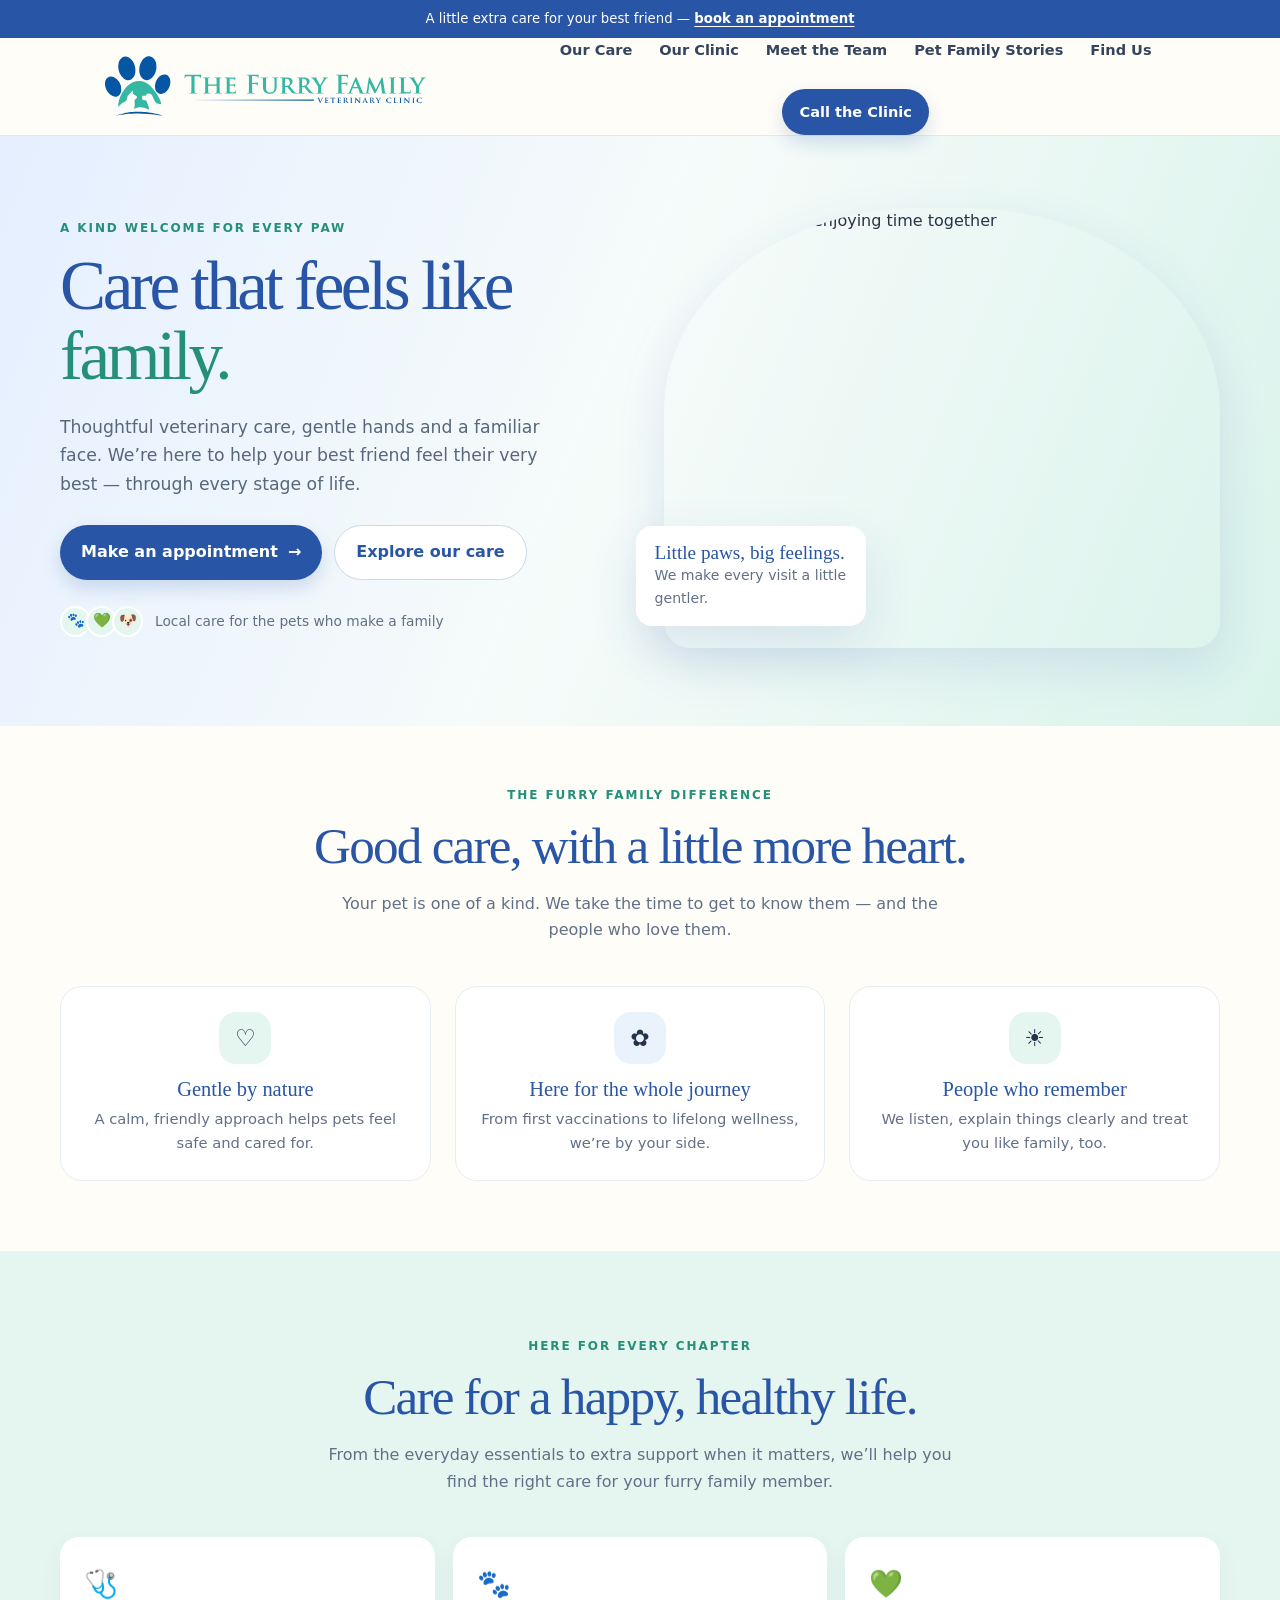
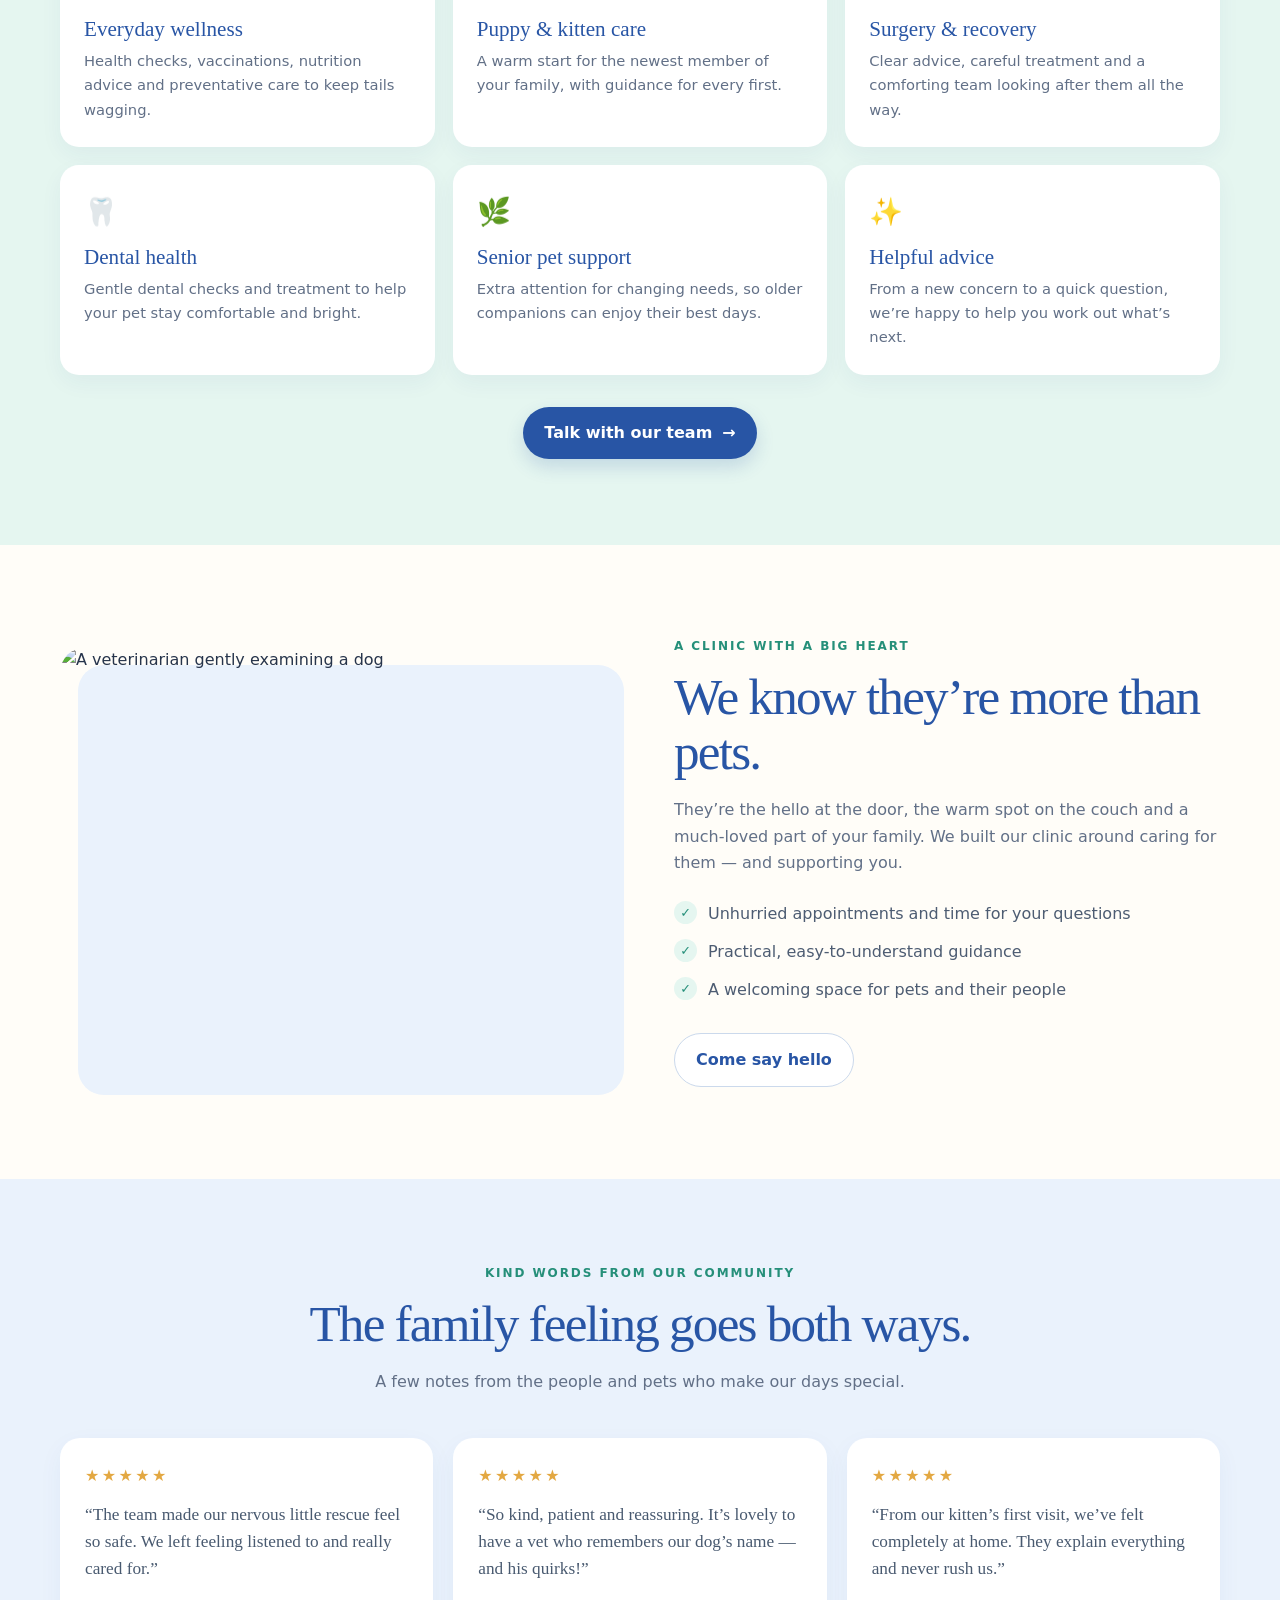
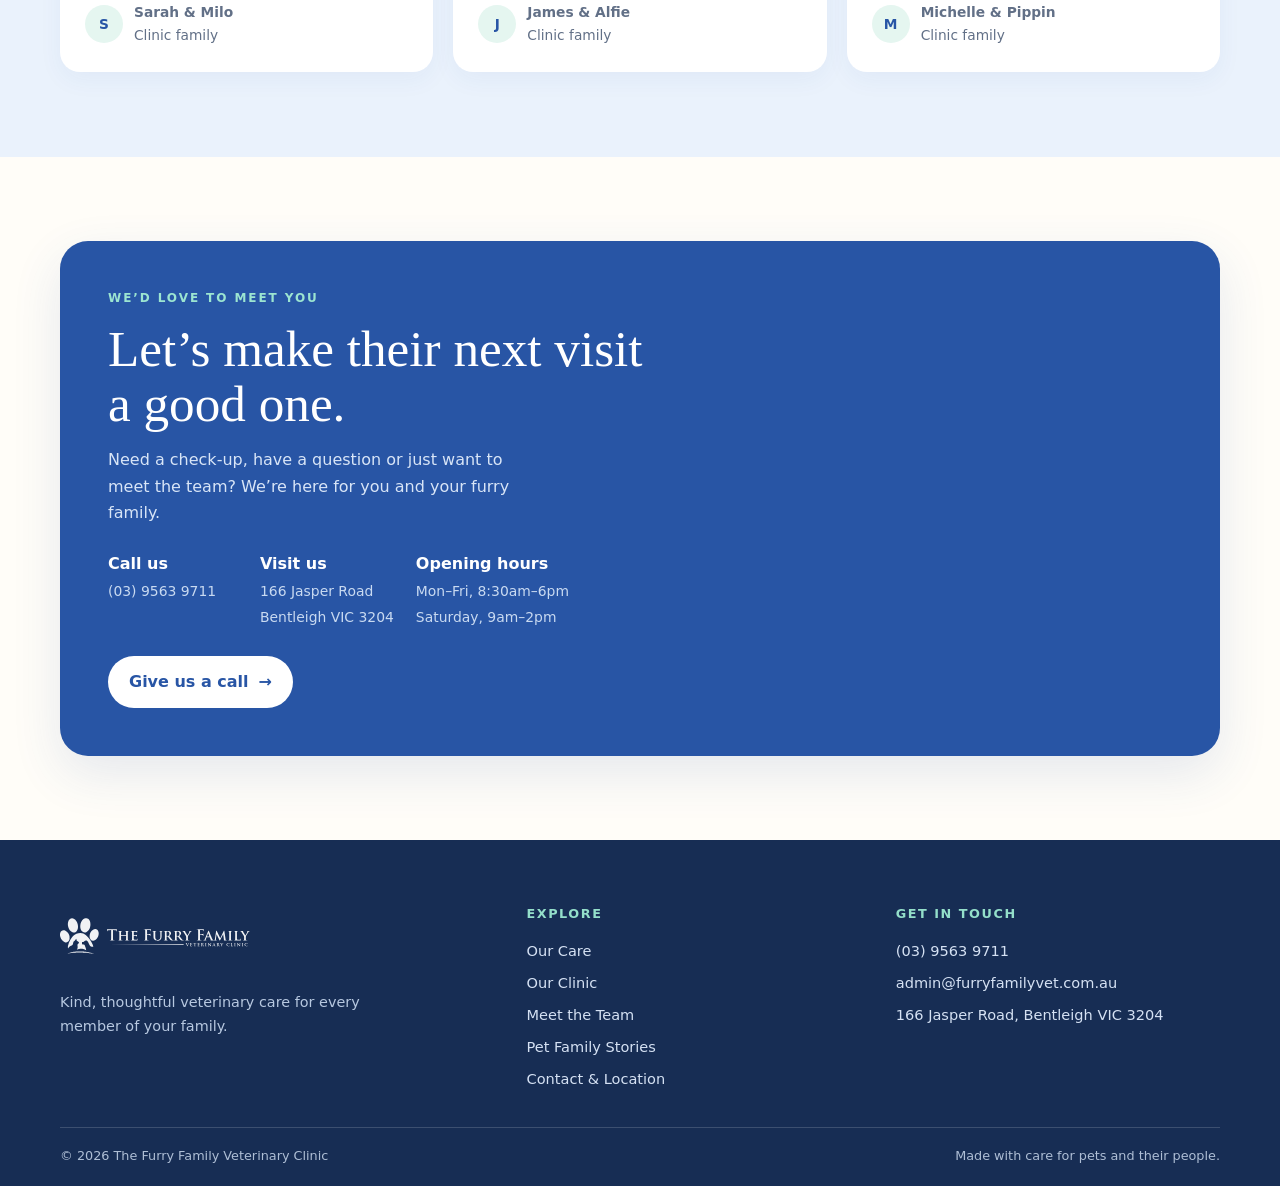
==== index.html @ a06e56f0 "initial commit" ====
<!doctype html>
<html lang="en-AU">
<head>
<meta charset="utf-8">
<meta name="viewport" content="width=device-width, initial-scale=1">
<meta name="theme-color" content="#2855a5">
<meta name="description" content="The Furry Family Veterinary Clinic — kind, thoughtful veterinary care for every member of your family.">
<title>The Furry Family Veterinary Clinic | Caring for your family</title>
<style>
:root{--blue:#2855a5;--blue-deep:#1f4489;--teal:#49c1a0;--teal-dark:#258f79;--mint:#e5f6f0;--powder:#eaf2fc;--cream:#fffdf8;--ink:#26344b;--muted:#627087;--line:#dce5ed;--white:#fff;--shadow:0 18px 50px rgba(40,85,165,.12);--radius:22px;--serif:Georgia,'Times New Roman',serif;--sans:system-ui,-apple-system,BlinkMacSystemFont,'Segoe UI',sans-serif}
*{box-sizing:border-box}html{scroll-behavior:smooth}body{margin:0;background:var(--cream);color:var(--ink);font:16px/1.65 var(--sans)}img{max-width:100%;display:block}a{color:inherit;text-decoration:none}button{font:inherit}.container{width:min(1160px,calc(100% - 44px));margin-inline:auto}.eyebrow{margin:0 0 12px;color:var(--teal-dark);font-size:.75rem;font-weight:800;letter-spacing:.16em;text-transform:uppercase}.section-title{font:clamp(2.1rem,4vw,3.2rem)/1.08 var(--serif);letter-spacing:-.035em;color:var(--blue);margin:0 0 18px}.section-lead{max-width:650px;color:var(--muted);margin:0 auto 42px}.button{display:inline-flex;align-items:center;justify-content:center;gap:10px;border:0;border-radius:999px;padding:13px 21px;background:var(--blue);color:white;font-weight:750;box-shadow:0 8px 18px rgba(40,85,165,.18);transition:transform .2s,background .2s}.button:hover{background:var(--blue-deep);transform:translateY(-2px)}.button.secondary{color:var(--blue);background:white;box-shadow:none;border:1px solid #cbd9ec}.button.light{background:white;color:var(--blue);box-shadow:none}
.announcement{background:var(--blue);color:white;text-align:center;padding:8px 16px;font-size:.83rem}.announcement a{font-weight:750;text-decoration:underline;text-underline-offset:3px}.site-header{position:sticky;top:0;z-index:10;background:rgba(255,253,248,.94);backdrop-filter:blur(14px);border-bottom:1px solid rgba(220,229,237,.8)}.nav-wrap{min-height:86px;display:flex;flex-direction:row;align-items:center;justify-content:space-between;gap:20px;padding:0}.brand{display:flex;align-items:center;justify-content:center;gap:12px;min-width:220px}.brand img{width:432px;height:60px;object-fit:contain}.brand-name{display:none}.nav-links{display:flex;align-items:center;justify-content:center;flex-wrap:wrap;gap:27px;font-size:.91rem;font-weight:650;color:#35455e}.nav-links a:not(.button):hover{color:var(--teal-dark)}.nav-links .button{padding:11px 17px}.menu-toggle{display:none;border:1px solid var(--line);background:white;color:var(--blue);width:44px;height:44px;border-radius:50%;font-size:1.25rem;cursor:pointer}
.hero{position:relative;overflow:hidden;padding:72px 0 78px;background:linear-gradient(112deg,#e5efff 0%,#f6fbfa 48%,#d9f3eb 100%)}.hero-grid{position:relative;z-index:1;display:grid;grid-template-columns:1fr 1.02fr;align-items:center;gap:58px}.hero-copy{padding:8px 0}.hero h1{font:clamp(3rem,5.4vw,5rem)/1.01 var(--serif);letter-spacing:-.05em;color:var(--blue);margin:0 0 22px;max-width:610px}.hero h1 em{font-style:normal;color:var(--teal-dark)}.hero-copy>p:not(.eyebrow){font-size:1.08rem;color:#58677c;max-width:500px;margin:0 0 27px}.hero-actions{display:flex;flex-wrap:wrap;gap:12px}.trust-line{display:flex;align-items:center;gap:12px;color:var(--muted);font-size:.86rem;margin-top:26px}.trust-icons{display:flex}.trust-icons span{display:grid;place-items:center;width:31px;height:31px;margin-left:-5px;border:2px solid white;border-radius:50%;background:var(--mint);font-size:.9rem}.trust-icons span:first-child{margin-left:0}.hero-photo{position:relative;min-height:440px}.hero-photo>img{width:100%;height:440px;object-fit:cover;border-radius:46% 46% 26px 26px;box-shadow:var(--shadow)}.photo-note{position:absolute;left:-28px;bottom:22px;max-width:230px;padding:16px 19px;background:white;border-radius:16px;box-shadow:var(--shadow);font-size:.88rem}.photo-note strong{display:block;color:var(--blue);font:1.2rem var(--serif)}.photo-note span{color:var(--muted)}
.promise{padding:60px 0 70px;text-align:center}.promise-row{display:grid;grid-template-columns:repeat(3,1fr);gap:24px}.promise-card{padding:25px 22px;border-radius:var(--radius);background:white;border:1px solid #e6edf2}.promise-card .icon{width:52px;height:52px;margin:0 auto 14px;border-radius:17px;display:grid;place-items:center;background:var(--mint);font-size:1.45rem}.promise-card:nth-child(2) .icon{background:var(--powder)}.promise-card h3{color:var(--blue);margin:0 0 6px;font:1.28rem var(--serif)}.promise-card p{margin:0;color:var(--muted);font-size:.92rem}
.services{padding:86px 0;background:var(--mint);text-align:center}.service-grid{display:grid;grid-template-columns:repeat(3,1fr);gap:18px;text-align:left}.service-card{background:white;padding:25px 24px;border-radius:19px;box-shadow:0 8px 22px rgba(31,68,137,.05)}.service-card .service-icon{font-size:1.7rem}.service-card h3{margin:10px 0 7px;color:var(--blue);font:1.32rem var(--serif)}.service-card p{margin:0;color:var(--muted);font-size:.92rem}.services .button{margin-top:32px}
.about{padding:92px 0}.about-grid{display:grid;grid-template-columns:1fr 1fr;gap:68px;align-items:center}.about-photo{position:relative}.about-photo img{height:430px;width:100%;object-fit:cover;border-radius:26px}.about-photo:before{content:"";position:absolute;z-index:-1;inset:18px -18px -18px 18px;border-radius:26px;background:var(--powder)}.about-copy .section-lead{margin:0 0 22px}.check-list{list-style:none;padding:0;margin:24px 0 29px;display:grid;gap:12px}.check-list li{display:flex;gap:11px;align-items:flex-start;color:#4d5c72}.check-list li:before{content:"✓";flex:0 0 23px;height:23px;display:grid;place-items:center;background:var(--mint);color:var(--teal-dark);font-weight:900;border-radius:50%;font-size:.8rem}
.testimonials{padding:85px 0;background:var(--powder);text-align:center}.quote-grid{display:grid;grid-template-columns:repeat(3,1fr);gap:20px;text-align:left}.quote{margin:0;background:white;border-radius:20px;padding:25px;box-shadow:0 8px 24px rgba(40,85,165,.05)}.stars{letter-spacing:.15em;color:#e3a842;font-size:1rem}.quote blockquote{margin:13px 0 19px;color:#495a70;font:1.08rem/1.55 var(--serif)}.quote figcaption{display:flex;align-items:center;gap:11px;font-size:.86rem;color:var(--muted)}.avatar{display:grid;place-items:center;width:38px;height:38px;border-radius:50%;background:var(--mint);color:var(--blue);font-weight:800}
.visit{padding:84px 0}.visit-card{display:grid;grid-template-columns:1.1fr .9fr;overflow:hidden;background:var(--blue);color:white;border-radius:28px;box-shadow:var(--shadow)}.visit-copy{padding:48px}.visit-copy .eyebrow{color:#9ce5d1}.visit-copy h2{margin:0 0 14px;color:white;font:clamp(2.1rem,4vw,3.2rem)/1.08 var(--serif)}.visit-copy p{max-width:440px;color:#d8e5f7}.visit-details{display:flex;flex-wrap:wrap;gap:22px;margin:25px 0}.visit-details div{min-width:130px}.visit-details strong{display:block;color:white}.visit-details span{font-size:.87rem;color:#c9daf1}.visit-photo{min-height:360px}.visit-photo img{height:100%;width:100%;object-fit:cover}.visit-photo iframe{display:block;width:100%;height:100%;min-height:360px;border:0}.footer{padding:55px 0 20px;background:#172d54;color:#d5e1f3}.footer-grid{display:grid;grid-template-columns:1.3fr 1fr 1fr;gap:45px;padding-bottom:36px}.footer img{width:190px;height:82px;object-fit:contain;filter:brightness(0) invert(1);opacity:.94;margin-bottom:10px}.footer p{max-width:300px;color:#b7c8e0;font-size:.9rem}.footer h3{font-size:.8rem;color:#94dfca;text-transform:uppercase;letter-spacing:.12em;margin:8px 0 15px}.footer-links{display:grid;gap:8px;font-size:.91rem}.footer a:hover{color:white}.copyright{display:flex;justify-content:space-between;gap:18px;border-top:1px solid rgba(255,255,255,.16);padding-top:17px;color:#aebed5;font-size:.8rem}
@media(max-width:900px){.nav-wrap{gap:12px}.brand{min-width:0}.brand img{width:300px;height:70px}.nav-links{gap:17px}.hero-grid{gap:32px}.hero-photo,.hero-photo>img{min-height:390px;height:390px}.about-grid{gap:40px}.visit-copy{padding:38px}.footer-grid{gap:26px}}
@media(max-width:720px){.container{width:min(100% - 32px,560px)}.announcement{font-size:.76rem}.nav-wrap{min-height:73px;flex-direction:row;justify-content:space-between;gap:24px;padding:0}.brand{justify-content:flex-start}.brand img{width:180px;height:72px}.menu-toggle{display:grid;place-items:center}.nav-links{display:none;position:absolute;top:calc(100% - 1px);left:0;right:0;padding:15px 22px 22px;background:var(--cream);border-bottom:1px solid var(--line);box-shadow:0 18px 25px rgba(31,68,137,.08);align-items:stretch;gap:0}.nav-links.open{display:flex;flex-direction:column}.nav-links a:not(.button){padding:12px 4px;border-bottom:1px solid #edf0f1}.nav-links .button{margin-top:14px}.hero{padding:50px 0 60px}.hero-grid{grid-template-columns:1fr;gap:30px}.hero h1{font-size:clamp(2.8rem,12vw,4rem)}.hero-photo{min-height:310px}.hero-photo>img{height:330px;min-height:0}.photo-note{left:10px;bottom:12px}.promise{padding:48px 0}.promise-row{grid-template-columns:1fr;gap:13px}.promise-card{display:grid;grid-template-columns:52px 1fr;text-align:left;column-gap:15px;align-items:center;padding:17px}.promise-card .icon{grid-row:span 2;margin:0}.promise-card h3{align-self:end}.promise-card p{align-self:start}.services,.testimonials{padding:64px 0}.service-grid,.quote-grid{grid-template-columns:1fr}.service-card{padding:21px}.about{padding:66px 0}.about-grid{grid-template-columns:1fr;gap:40px}.about-photo{order:2}.about-photo img{height:310px}.visit{padding:60px 0}.visit-card{grid-template-columns:1fr}.visit-copy{padding:32px 25px}.visit-photo{min-height:230px}.visit-photo img{height:260px}.visit-photo iframe{height:260px;min-height:260px}.footer-grid{grid-template-columns:1fr 1fr;gap:28px}.footer-grid>div:first-child{grid-column:1/-1}.copyright{flex-direction:column;gap:5px}}
@media(prefers-reduced-motion:reduce){html{scroll-behavior:auto}*,*:before,*:after{transition:none!important}}
</style>
</head>
<body>
<div class="announcement">A little extra care for your best friend — <a href="#visit">book an appointment</a></div>
<header class="site-header"><div class="container nav-wrap"><a class="brand" href="#top" aria-label="The Furry Family Veterinary Clinic home"><img src="ffvc-logo-long.svg" alt="The Furry Family Veterinary Clinic logo"></a><button class="menu-toggle" aria-label="Open navigation" aria-expanded="false" aria-controls="primary-nav">☰</button><nav class="nav-links" id="primary-nav" aria-label="Main navigation"><a href="care.html">Our Care</a><a href="#about">Our Clinic</a><a href="team.html">Meet the Team</a><a href="#stories">Pet Family Stories</a><a href="#visit">Find Us</a><a class="button" href="tel:+61395639711">Call the Clinic</a></nav></div></header>
<main id="top">
<section class="hero"><div class="container hero-grid"><div class="hero-copy"><p class="eyebrow">A kind welcome for every paw</p><h1>Care that feels like <em>family.</em></h1><p>Thoughtful veterinary care, gentle hands and a familiar face. We’re here to help your best friend feel their very best — through every stage of life.</p><div class="hero-actions"><a class="button" href="#visit">Make an appointment <span aria-hidden="true">→</span></a><a class="button secondary" href="#services">Explore our care</a></div><div class="trust-line"><div class="trust-icons" aria-hidden="true"><span>🐾</span><span>💚</span><span>🐶</span></div><span>Local care for the pets who make a family</span></div></div><div class="hero-photo"><img src="https://images.unsplash.com/photo-1548199973-03cce0bbc87b?auto=format&fit=crop&w=1100&q=85" alt="Two happy dogs enjoying time together"><div class="photo-note"><strong>Little paws, big feelings.</strong><span>We make every visit a little gentler.</span></div></div></div></section>
<section class="promise"><div class="container"><p class="eyebrow">The Furry Family difference</p><h2 class="section-title">Good care, with a little more heart.</h2><p class="section-lead">Your pet is one of a kind. We take the time to get to know them — and the people who love them.</p><div class="promise-row"><article class="promise-card"><span class="icon" aria-hidden="true">♡</span><h3>Gentle by nature</h3><p>A calm, friendly approach helps pets feel safe and cared for.</p></article><article class="promise-card"><span class="icon" aria-hidden="true">✿</span><h3>Here for the whole journey</h3><p>From first vaccinations to lifelong wellness, we’re by your side.</p></article><article class="promise-card"><span class="icon" aria-hidden="true">☀</span><h3>People who remember</h3><p>We listen, explain things clearly and treat you like family, too.</p></article></div></div></section>
<section class="services" id="services"><div class="container"><p class="eyebrow">Here for every chapter</p><h2 class="section-title">Care for a happy, healthy life.</h2><p class="section-lead">From the everyday essentials to extra support when it matters, we’ll help you find the right care for your furry family member.</p><div class="service-grid"><article class="service-card"><span class="service-icon" aria-hidden="true">🩺</span><h3>Everyday wellness</h3><p>Health checks, vaccinations, nutrition advice and preventative care to keep tails wagging.</p></article><article class="service-card"><span class="service-icon" aria-hidden="true">🐾</span><h3>Puppy &amp; kitten care</h3><p>A warm start for the newest member of your family, with guidance for every first.</p></article><article class="service-card"><span class="service-icon" aria-hidden="true">💚</span><h3>Surgery &amp; recovery</h3><p>Clear advice, careful treatment and a comforting team looking after them all the way.</p></article><article class="service-card"><span class="service-icon" aria-hidden="true">🦷</span><h3>Dental health</h3><p>Gentle dental checks and treatment to help your pet stay comfortable and bright.</p></article><article class="service-card"><span class="service-icon" aria-hidden="true">🌿</span><h3>Senior pet support</h3><p>Extra attention for changing needs, so older companions can enjoy their best days.</p></article><article class="service-card"><span class="service-icon" aria-hidden="true">✨</span><h3>Helpful advice</h3><p>From a new concern to a quick question, we’re happy to help you work out what’s next.</p></article></div><a class="button" href="#visit">Talk with our team <span aria-hidden="true">→</span></a></div></section>
<section class="about" id="about"><div class="container about-grid"><div class="about-photo"><img src="https://images.unsplash.com/photo-1628009368231-7bb7cfcb0def?auto=format&fit=crop&w=1000&q=85" alt="A veterinarian gently examining a dog"></div><div class="about-copy"><p class="eyebrow">A clinic with a big heart</p><h2 class="section-title">We know they’re more than pets.</h2><p class="section-lead">They’re the hello at the door, the warm spot on the couch and a much-loved part of your family. We built our clinic around caring for them — and supporting you.</p><ul class="check-list"><li>Unhurried appointments and time for your questions</li><li>Practical, easy-to-understand guidance</li><li>A welcoming space for pets and their people</li></ul><a class="button secondary" href="#visit">Come say hello</a></div></div></section>
<section class="testimonials" id="stories"><div class="container"><p class="eyebrow">Kind words from our community</p><h2 class="section-title">The family feeling goes both ways.</h2><p class="section-lead">A few notes from the people and pets who make our days special.</p><div class="quote-grid"><figure class="quote"><div class="stars" aria-label="5 out of 5 stars">★★★★★</div><blockquote>“The team made our nervous little rescue feel so safe. We left feeling listened to and really cared for.”</blockquote><figcaption><span class="avatar">S</span><span><strong>Sarah &amp; Milo</strong><br>Clinic family</span></figcaption></figure><figure class="quote"><div class="stars" aria-label="5 out of 5 stars">★★★★★</div><blockquote>“So kind, patient and reassuring. It’s lovely to have a vet who remembers our dog’s name — and his quirks!”</blockquote><figcaption><span class="avatar">J</span><span><strong>James &amp; Alfie</strong><br>Clinic family</span></figcaption></figure><figure class="quote"><div class="stars" aria-label="5 out of 5 stars">★★★★★</div><blockquote>“From our kitten’s first visit, we’ve felt completely at home. They explain everything and never rush us.”</blockquote><figcaption><span class="avatar">M</span><span><strong>Michelle &amp; Pippin</strong><br>Clinic family</span></figcaption></figure></div></div></section>
<section class="visit" id="visit"><div class="container"><div class="visit-card"><div class="visit-copy"><p class="eyebrow">We’d love to meet you</p><h2>Let’s make their next visit a good one.</h2><p>Need a check-up, have a question or just want to meet the team? We’re here for you and your furry family.</p><div class="visit-details"><div><strong>Call us</strong><span><a href="tel:+61395639711">(03) 9563 9711</a></span></div><div><strong>Visit us</strong><span>166 Jasper Road<br>Bentleigh VIC 3204</span></div><div><strong>Opening hours</strong><span>Mon–Fri, 8:30am–6pm<br>Saturday, 9am–2pm</span></div></div><a class="button light" href="tel:+61395639711">Give us a call <span aria-hidden="true">→</span></a></div><div class="visit-photo"><iframe title="Google Map showing The Furry Family Veterinary Clinic at 166 Jasper Road, Bentleigh VIC 3204" src="https://www.google.com/maps?q=166%20Jasper%20Road%2C%20Bentleigh%20VIC%203204&amp;output=embed" loading="lazy" referrerpolicy="no-referrer-when-downgrade" allowfullscreen></iframe></div></div></div></section>
</main>
<footer class="footer"><div class="container"><div class="footer-grid"><div><img src="ffvc-logo-long.svg" alt="The Furry Family Veterinary Clinic"><p>Kind, thoughtful veterinary care for every member of your family.</p></div><div><h3>Explore</h3><div class="footer-links"><a href="care.html">Our Care</a><a href="#about">Our Clinic</a><a href="team.html">Meet the Team</a><a href="#stories">Pet Family Stories</a><a href="#visit">Contact &amp; Location</a></div></div><div><h3>Get in Touch</h3><div class="footer-links"><a href="tel:+61395639711">(03) 9563 9711</a><a href="mailto:admin@furryfamilyvet.com.au">admin@furryfamilyvet.com.au</a><span>166 Jasper Road, Bentleigh VIC 3204</span></div></div></div><div class="copyright"><span>© <span id="year"></span> The Furry Family Veterinary Clinic</span><span>Made with care for pets and their people.</span></div></div></footer>
<script>
const menuButton=document.querySelector('.menu-toggle');const nav=document.querySelector('#primary-nav');menuButton.addEventListener('click',()=>{const open=menuButton.getAttribute('aria-expanded')==='true';menuButton.setAttribute('aria-expanded',String(!open));menuButton.setAttribute('aria-label',open?'Open navigation':'Close navigation');menuButton.textContent=open?'☰':'×';nav.classList.toggle('open',!open)});nav.querySelectorAll('a').forEach(link=>link.addEventListener('click',()=>{nav.classList.remove('open');menuButton.setAttribute('aria-expanded','false');menuButton.setAttribute('aria-label','Open navigation');menuButton.textContent='☰'}));document.querySelector('#year').textContent=new Date().getFullYear();
</script>
</body>
</html>
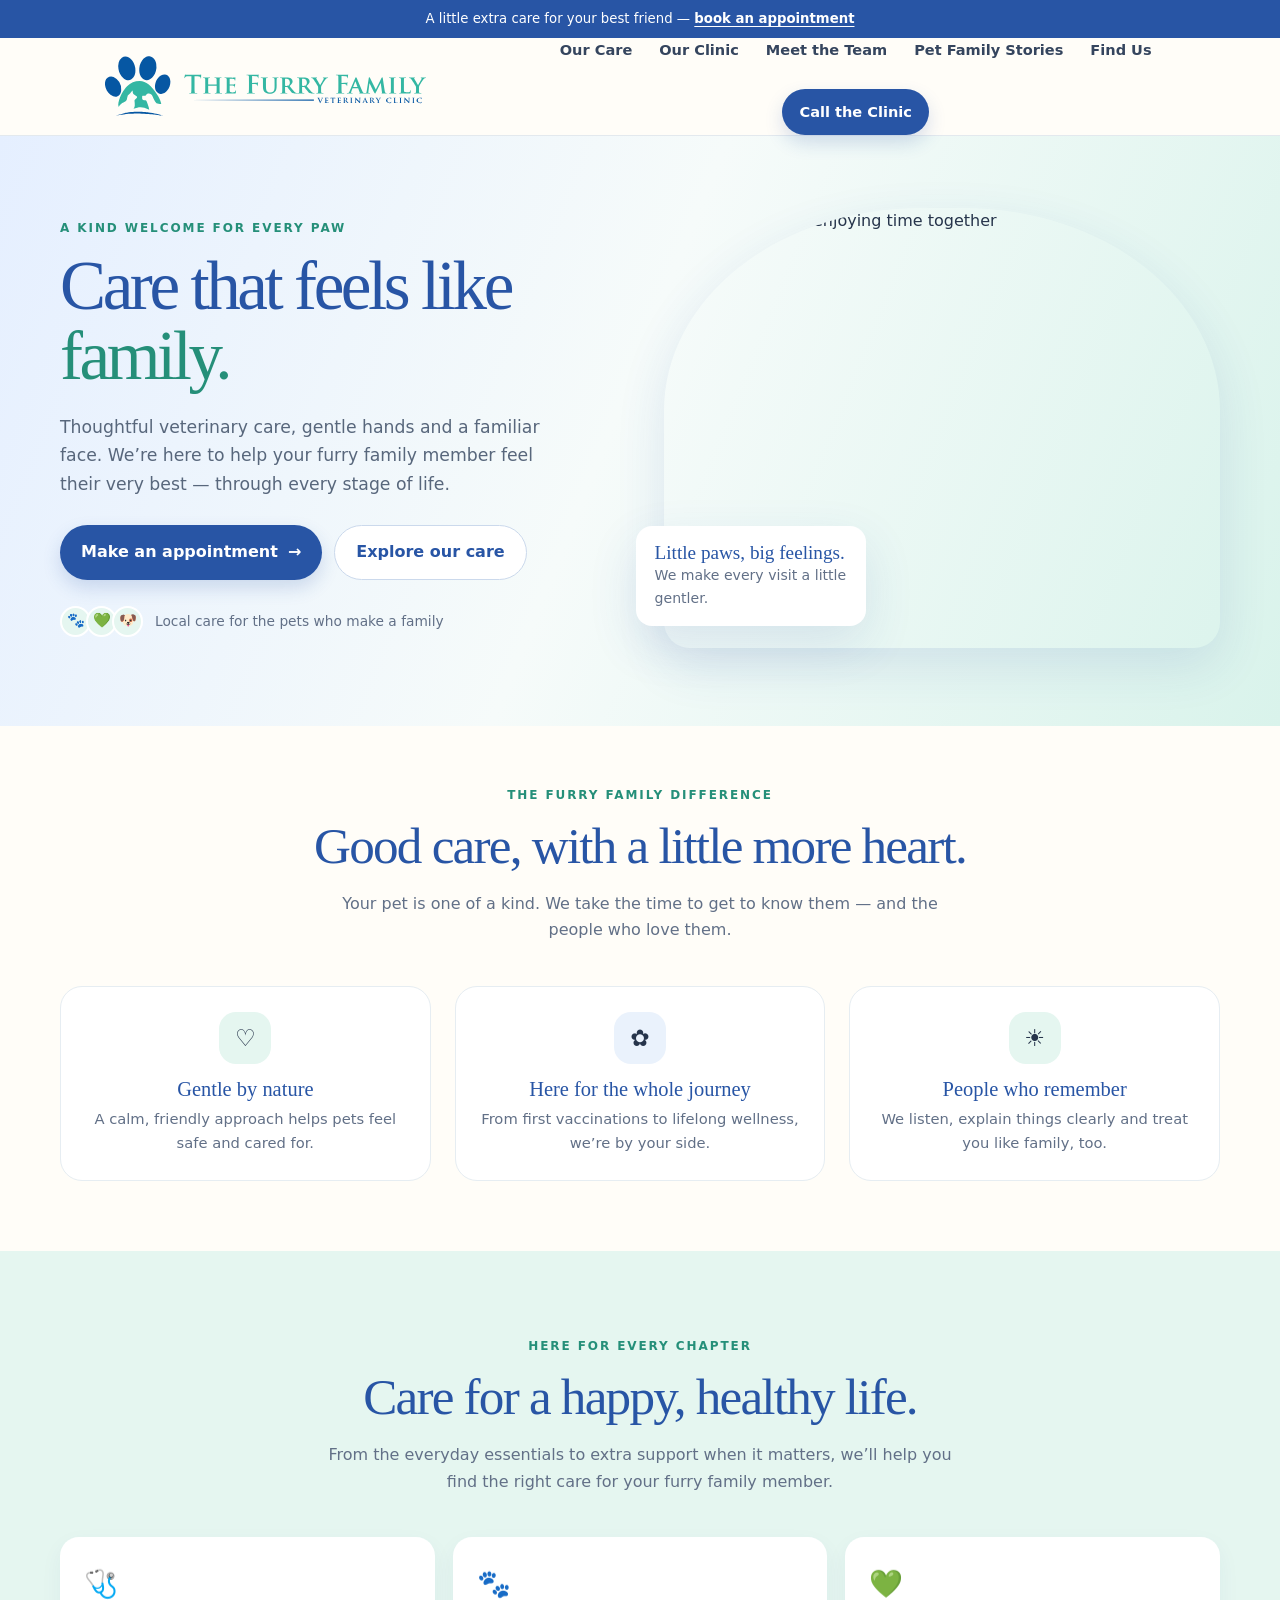
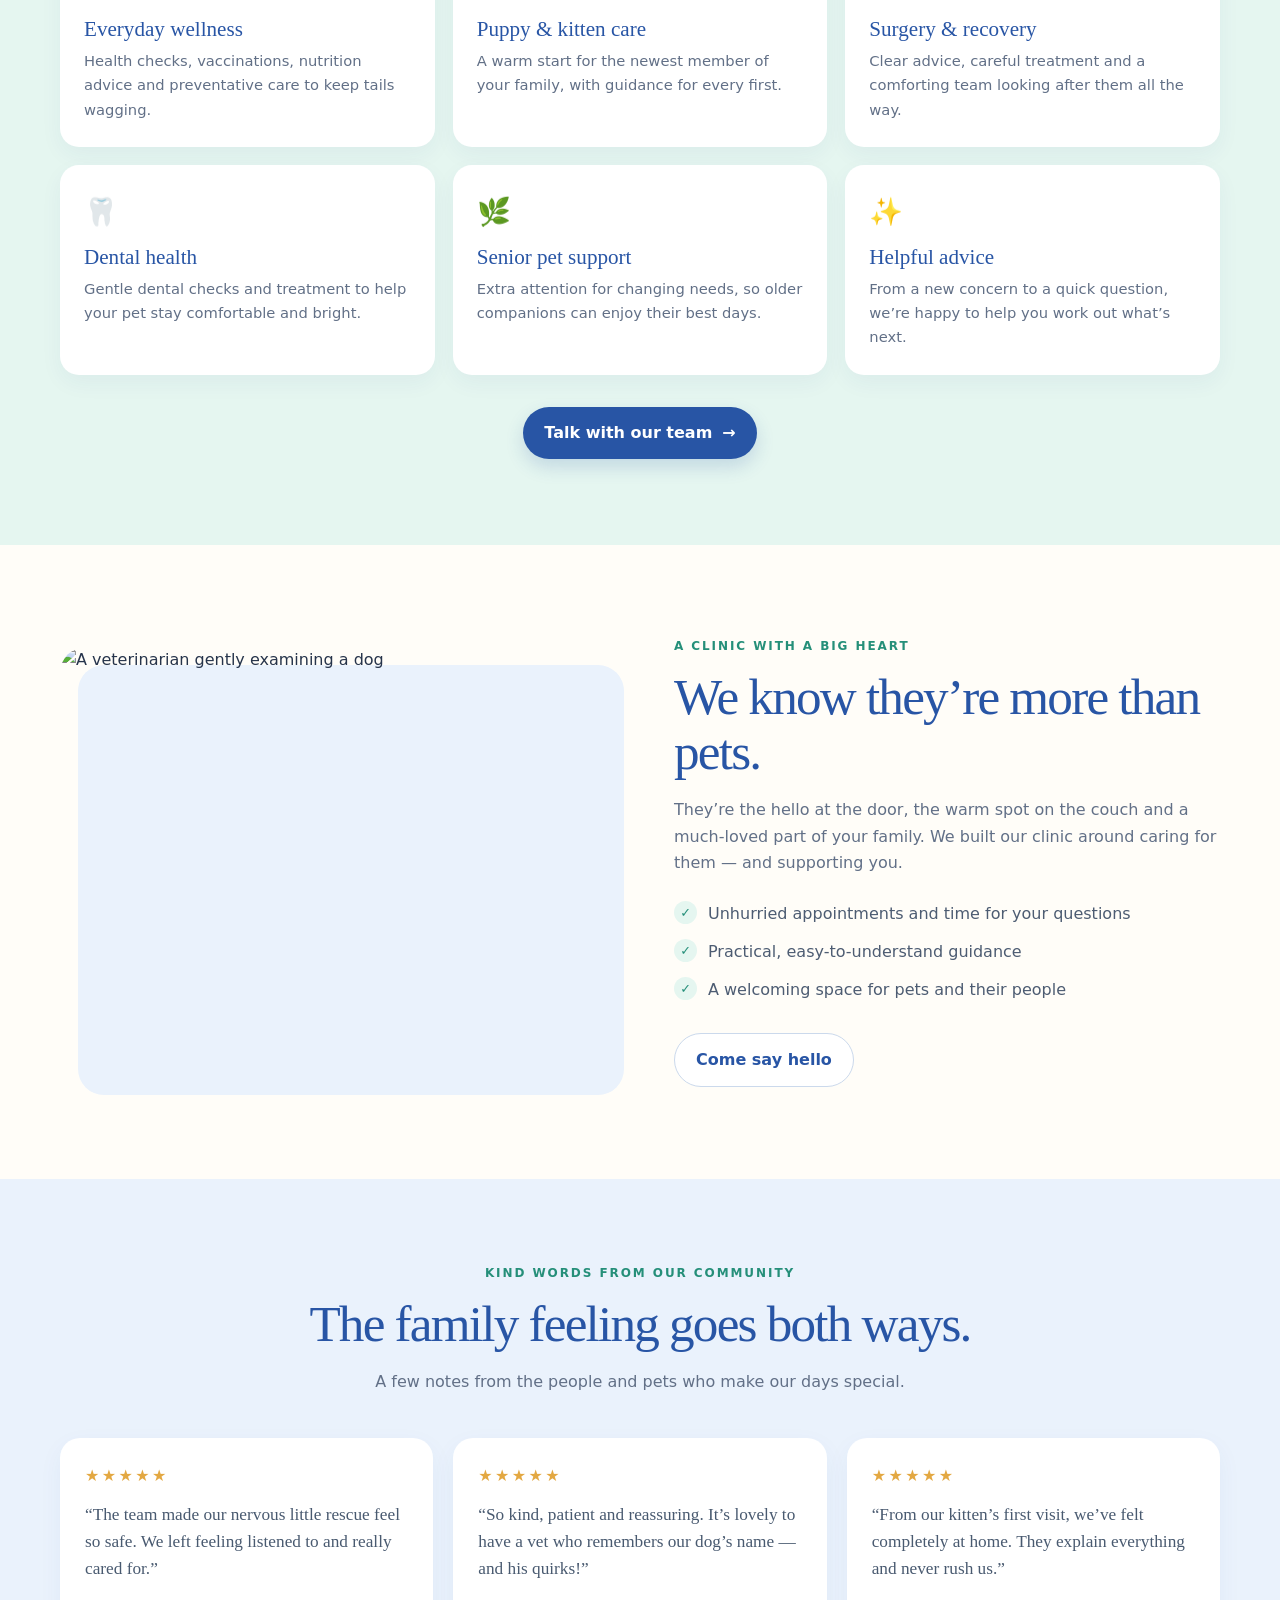
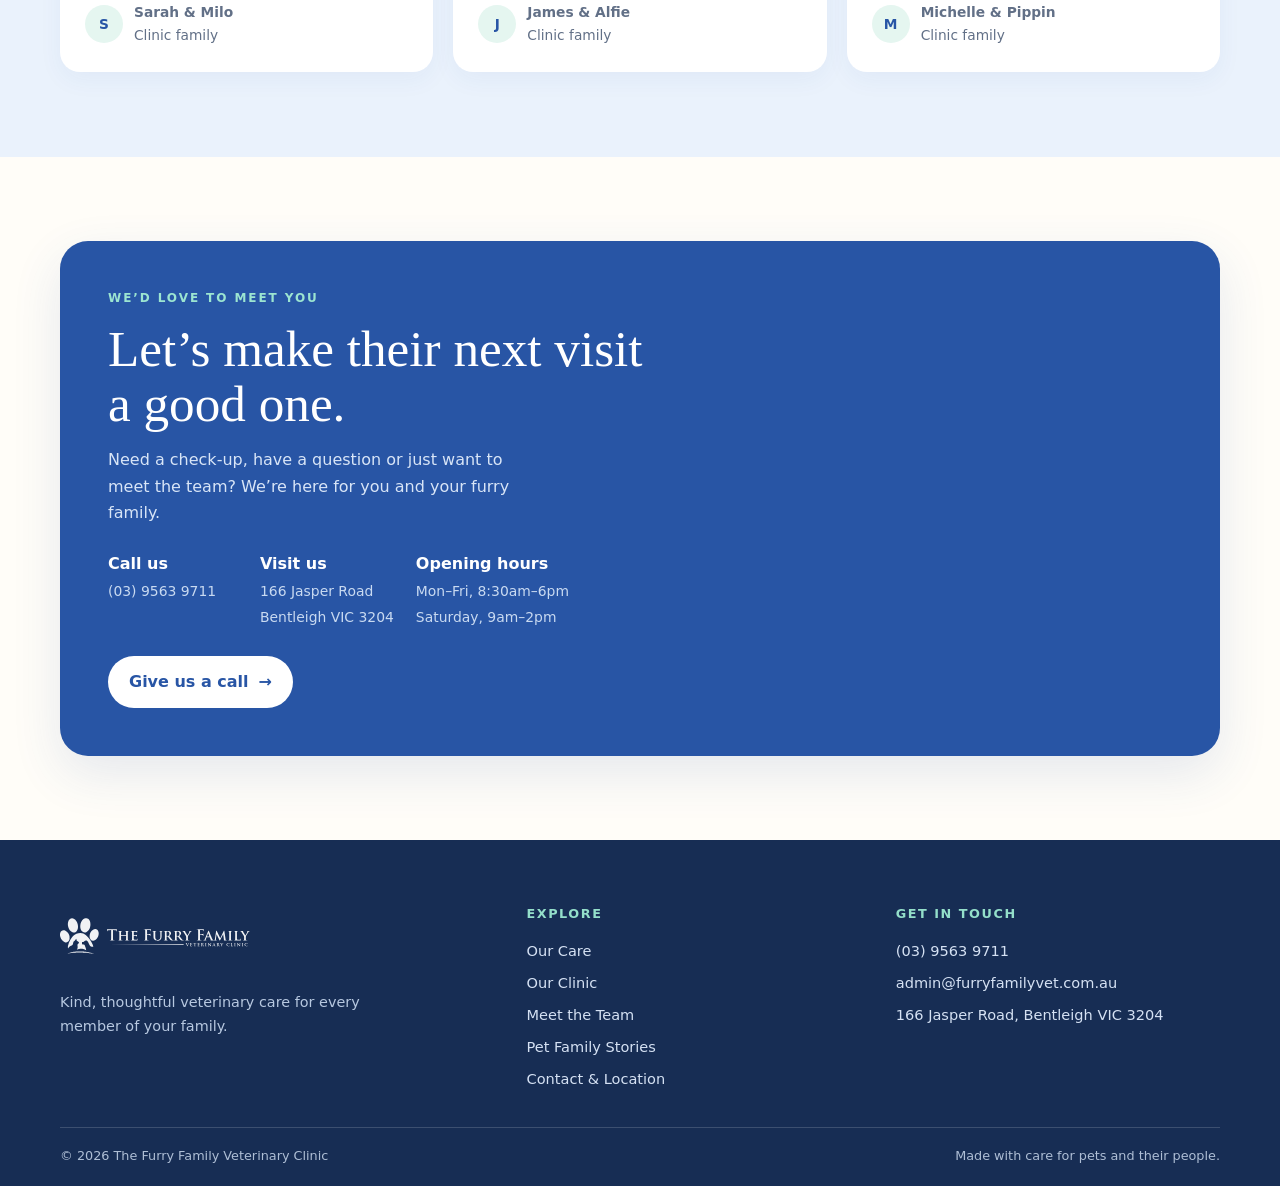
==== commit a4df385f: "Use family wording in homepage hero" ====
--- a/index.html
+++ b/index.html
@@ -25,7 +25,7 @@
 <div class="announcement">A little extra care for your best friend — <a href="#visit">book an appointment</a></div>
 <header class="site-header"><div class="container nav-wrap"><a class="brand" href="#top" aria-label="The Furry Family Veterinary Clinic home"><img src="ffvc-logo-long.svg" alt="The Furry Family Veterinary Clinic logo"></a><button class="menu-toggle" aria-label="Open navigation" aria-expanded="false" aria-controls="primary-nav">☰</button><nav class="nav-links" id="primary-nav" aria-label="Main navigation"><a href="care.html">Our Care</a><a href="#about">Our Clinic</a><a href="team.html">Meet the Team</a><a href="#stories">Pet Family Stories</a><a href="#visit">Find Us</a><a class="button" href="tel:+61395639711">Call the Clinic</a></nav></div></header>
 <main id="top">
-<section class="hero"><div class="container hero-grid"><div class="hero-copy"><p class="eyebrow">A kind welcome for every paw</p><h1>Care that feels like <em>family.</em></h1><p>Thoughtful veterinary care, gentle hands and a familiar face. We’re here to help your best friend feel their very best — through every stage of life.</p><div class="hero-actions"><a class="button" href="#visit">Make an appointment <span aria-hidden="true">→</span></a><a class="button secondary" href="#services">Explore our care</a></div><div class="trust-line"><div class="trust-icons" aria-hidden="true"><span>🐾</span><span>💚</span><span>🐶</span></div><span>Local care for the pets who make a family</span></div></div><div class="hero-photo"><img src="https://images.unsplash.com/photo-1548199973-03cce0bbc87b?auto=format&fit=crop&w=1100&q=85" alt="Two happy dogs enjoying time together"><div class="photo-note"><strong>Little paws, big feelings.</strong><span>We make every visit a little gentler.</span></div></div></div></section>
+<section class="hero"><div class="container hero-grid"><div class="hero-copy"><p class="eyebrow">A kind welcome for every paw</p><h1>Care that feels like <em>family.</em></h1><p>Thoughtful veterinary care, gentle hands and a familiar face. We’re here to help your furry family member feel their very best — through every stage of life.</p><div class="hero-actions"><a class="button" href="#visit">Make an appointment <span aria-hidden="true">→</span></a><a class="button secondary" href="#services">Explore our care</a></div><div class="trust-line"><div class="trust-icons" aria-hidden="true"><span>🐾</span><span>💚</span><span>🐶</span></div><span>Local care for the pets who make a family</span></div></div><div class="hero-photo"><img src="https://images.unsplash.com/photo-1548199973-03cce0bbc87b?auto=format&fit=crop&w=1100&q=85" alt="Two happy dogs enjoying time together"><div class="photo-note"><strong>Little paws, big feelings.</strong><span>We make every visit a little gentler.</span></div></div></div></section>
 <section class="promise"><div class="container"><p class="eyebrow">The Furry Family difference</p><h2 class="section-title">Good care, with a little more heart.</h2><p class="section-lead">Your pet is one of a kind. We take the time to get to know them — and the people who love them.</p><div class="promise-row"><article class="promise-card"><span class="icon" aria-hidden="true">♡</span><h3>Gentle by nature</h3><p>A calm, friendly approach helps pets feel safe and cared for.</p></article><article class="promise-card"><span class="icon" aria-hidden="true">✿</span><h3>Here for the whole journey</h3><p>From first vaccinations to lifelong wellness, we’re by your side.</p></article><article class="promise-card"><span class="icon" aria-hidden="true">☀</span><h3>People who remember</h3><p>We listen, explain things clearly and treat you like family, too.</p></article></div></div></section>
 <section class="services" id="services"><div class="container"><p class="eyebrow">Here for every chapter</p><h2 class="section-title">Care for a happy, healthy life.</h2><p class="section-lead">From the everyday essentials to extra support when it matters, we’ll help you find the right care for your furry family member.</p><div class="service-grid"><article class="service-card"><span class="service-icon" aria-hidden="true">🩺</span><h3>Everyday wellness</h3><p>Health checks, vaccinations, nutrition advice and preventative care to keep tails wagging.</p></article><article class="service-card"><span class="service-icon" aria-hidden="true">🐾</span><h3>Puppy &amp; kitten care</h3><p>A warm start for the newest member of your family, with guidance for every first.</p></article><article class="service-card"><span class="service-icon" aria-hidden="true">💚</span><h3>Surgery &amp; recovery</h3><p>Clear advice, careful treatment and a comforting team looking after them all the way.</p></article><article class="service-card"><span class="service-icon" aria-hidden="true">🦷</span><h3>Dental health</h3><p>Gentle dental checks and treatment to help your pet stay comfortable and bright.</p></article><article class="service-card"><span class="service-icon" aria-hidden="true">🌿</span><h3>Senior pet support</h3><p>Extra attention for changing needs, so older companions can enjoy their best days.</p></article><article class="service-card"><span class="service-icon" aria-hidden="true">✨</span><h3>Helpful advice</h3><p>From a new concern to a quick question, we’re happy to help you work out what’s next.</p></article></div><a class="button" href="#visit">Talk with our team <span aria-hidden="true">→</span></a></div></section>
 <section class="about" id="about"><div class="container about-grid"><div class="about-photo"><img src="https://images.unsplash.com/photo-1628009368231-7bb7cfcb0def?auto=format&fit=crop&w=1000&q=85" alt="A veterinarian gently examining a dog"></div><div class="about-copy"><p class="eyebrow">A clinic with a big heart</p><h2 class="section-title">We know they’re more than pets.</h2><p class="section-lead">They’re the hello at the door, the warm spot on the couch and a much-loved part of your family. We built our clinic around caring for them — and supporting you.</p><ul class="check-list"><li>Unhurried appointments and time for your questions</li><li>Practical, easy-to-understand guidance</li><li>A welcoming space for pets and their people</li></ul><a class="button secondary" href="#visit">Come say hello</a></div></div></section>
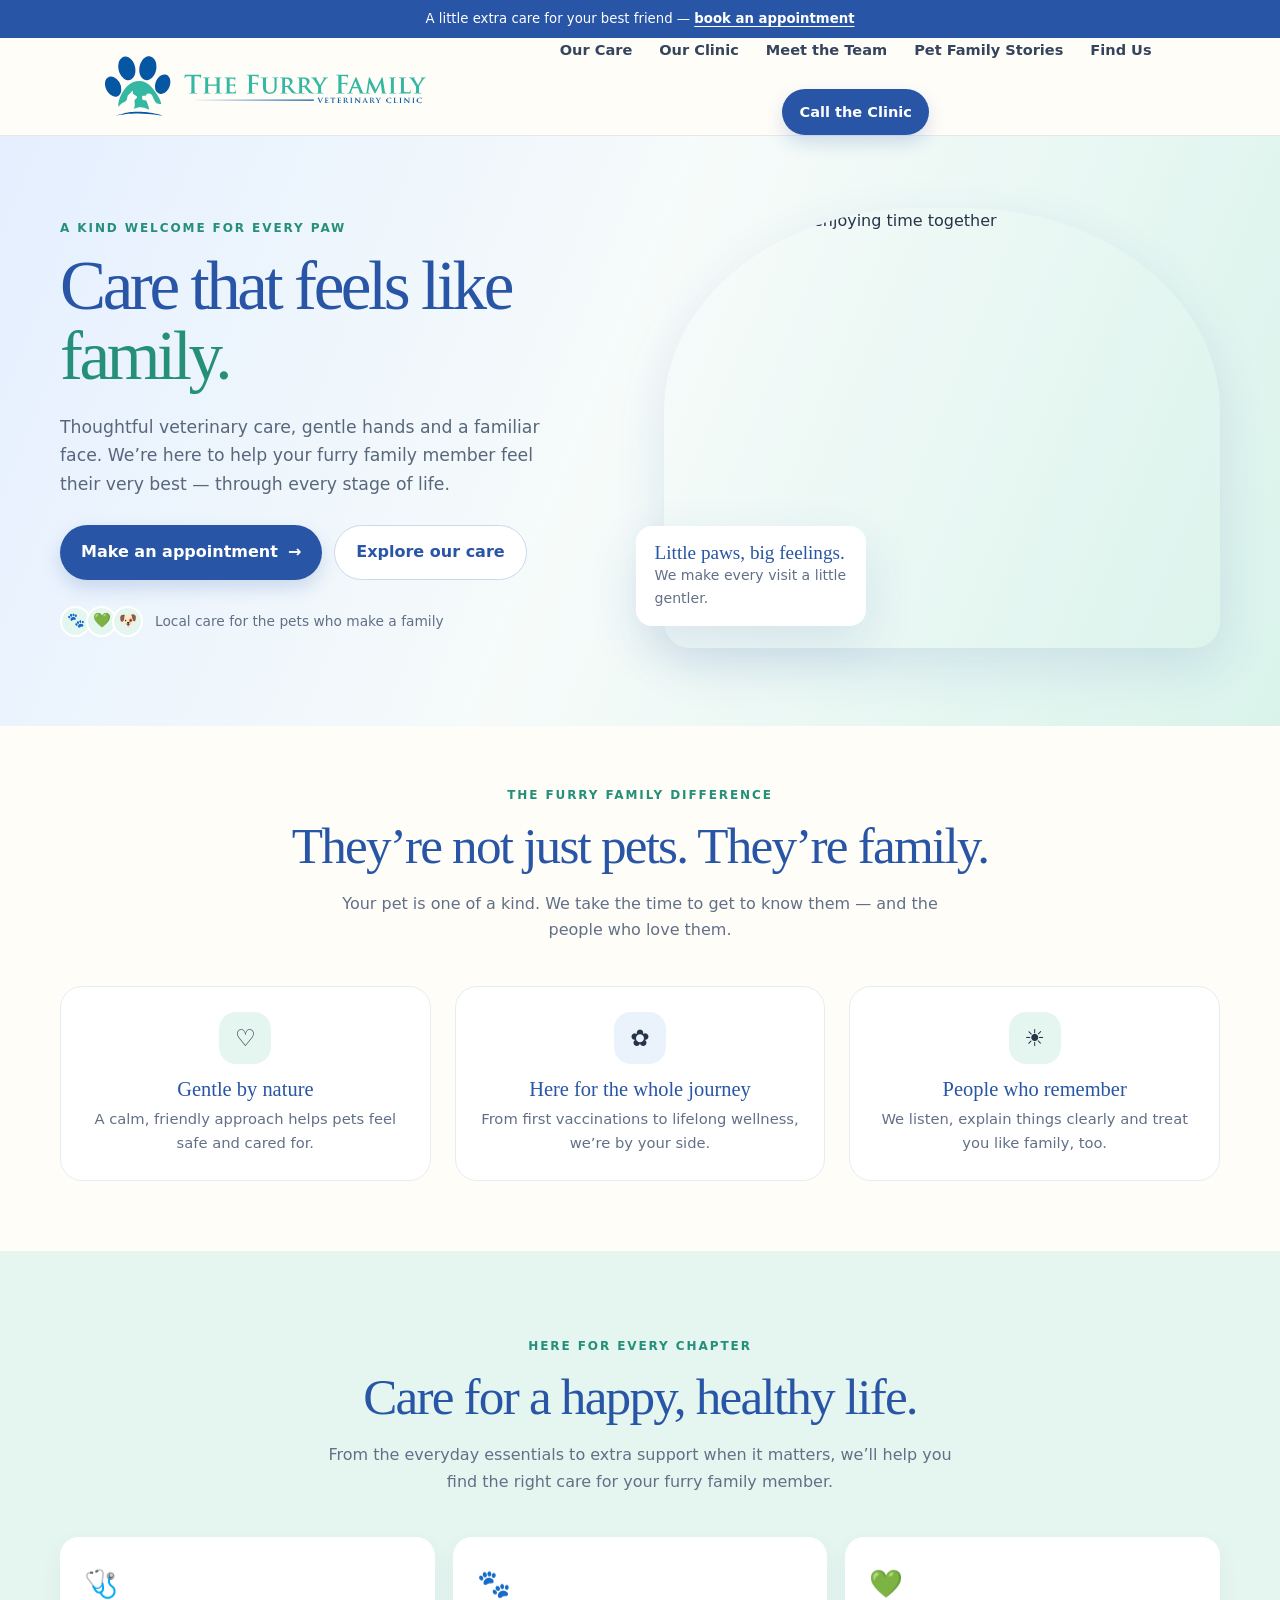
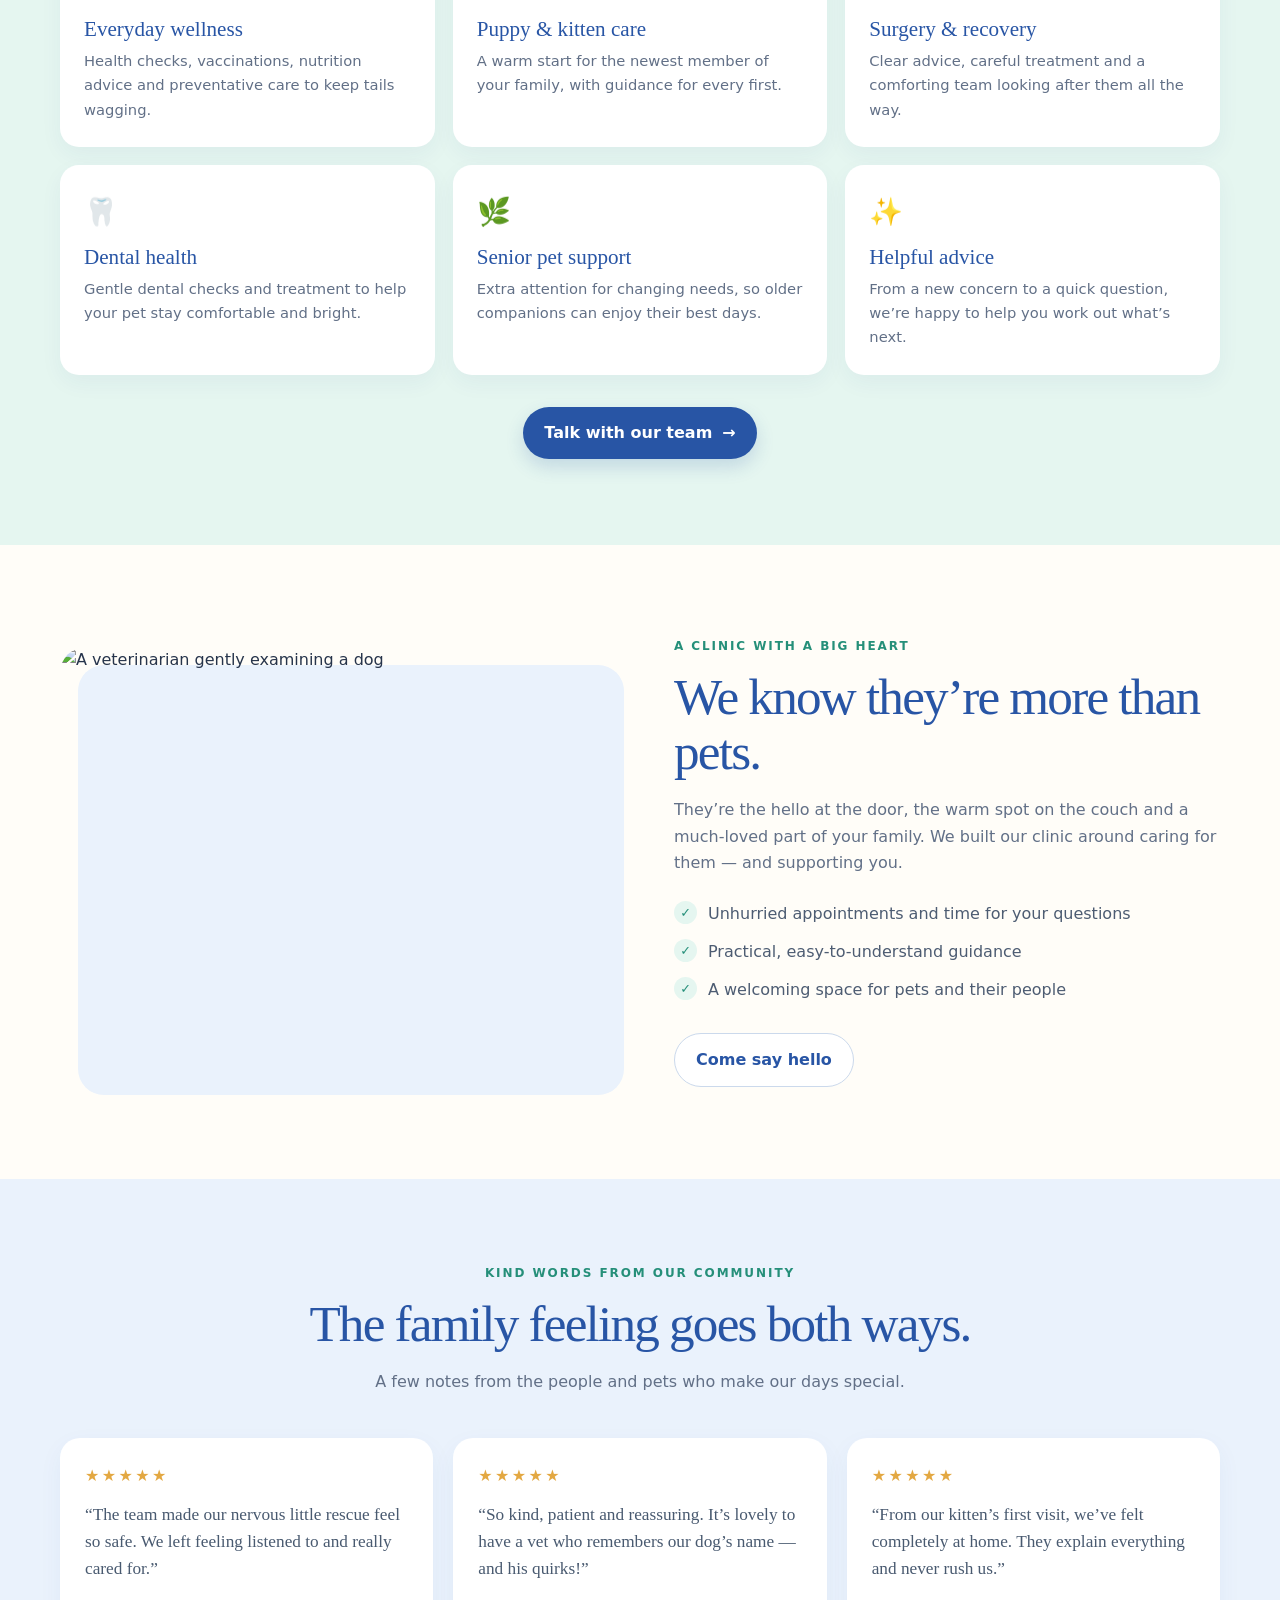
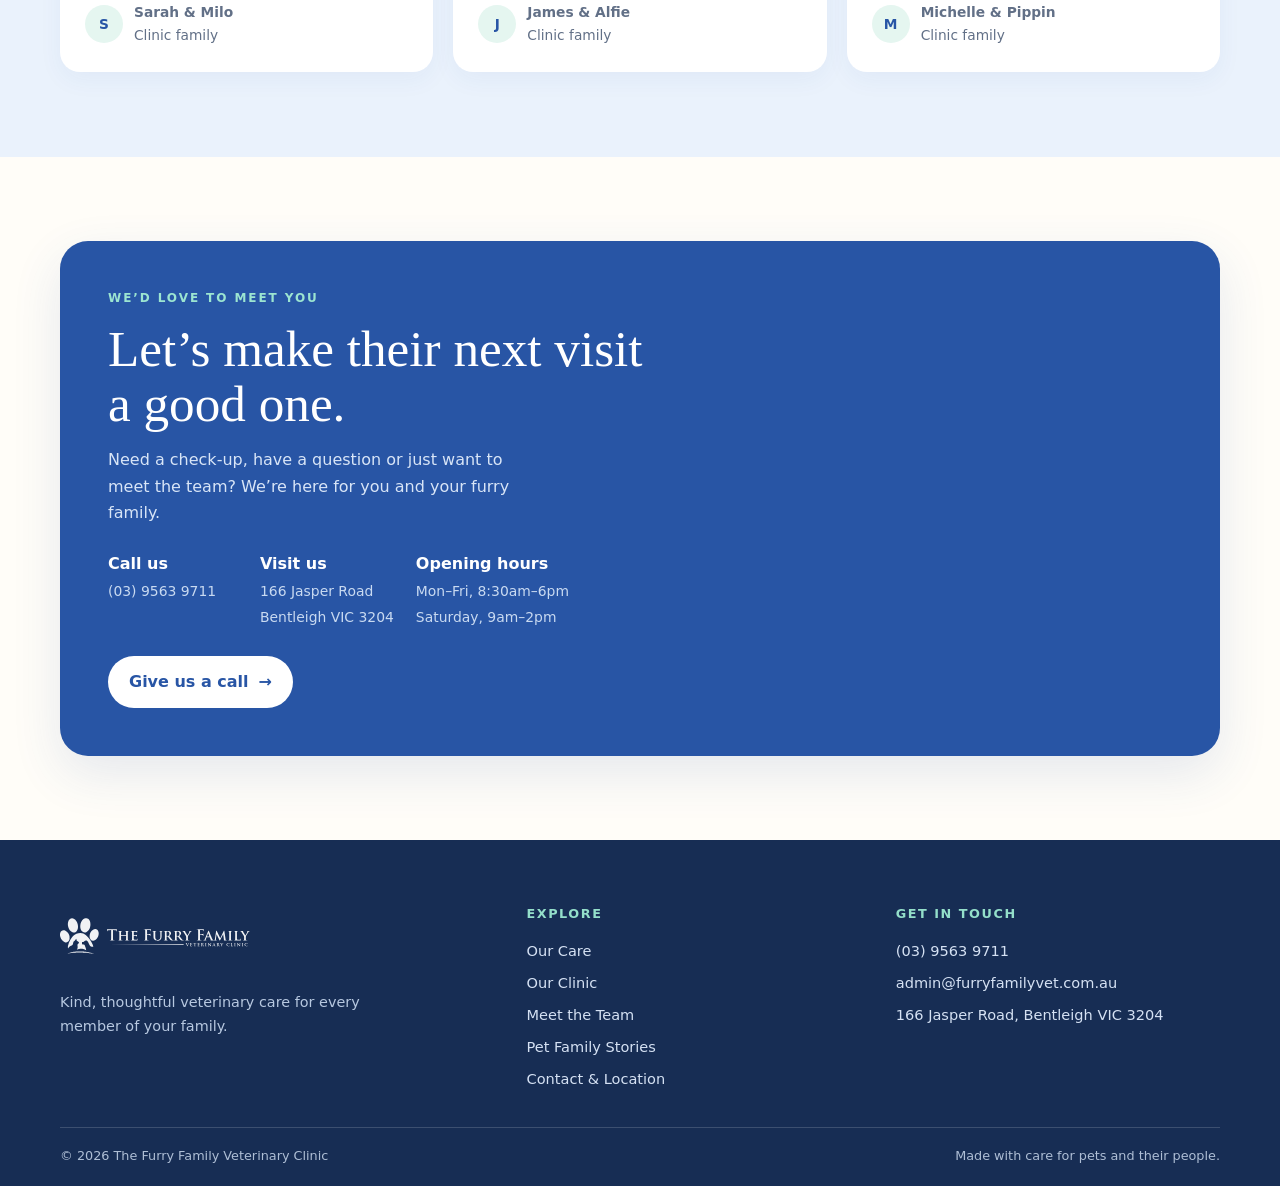
==== commit ac71a021: "Update family-first homepage heading" ====
--- a/index.html
+++ b/index.html
@@ -26,7 +26,7 @@
 <header class="site-header"><div class="container nav-wrap"><a class="brand" href="#top" aria-label="The Furry Family Veterinary Clinic home"><img src="ffvc-logo-long.svg" alt="The Furry Family Veterinary Clinic logo"></a><button class="menu-toggle" aria-label="Open navigation" aria-expanded="false" aria-controls="primary-nav">☰</button><nav class="nav-links" id="primary-nav" aria-label="Main navigation"><a href="care.html">Our Care</a><a href="#about">Our Clinic</a><a href="team.html">Meet the Team</a><a href="#stories">Pet Family Stories</a><a href="#visit">Find Us</a><a class="button" href="tel:+61395639711">Call the Clinic</a></nav></div></header>
 <main id="top">
 <section class="hero"><div class="container hero-grid"><div class="hero-copy"><p class="eyebrow">A kind welcome for every paw</p><h1>Care that feels like <em>family.</em></h1><p>Thoughtful veterinary care, gentle hands and a familiar face. We’re here to help your furry family member feel their very best — through every stage of life.</p><div class="hero-actions"><a class="button" href="#visit">Make an appointment <span aria-hidden="true">→</span></a><a class="button secondary" href="#services">Explore our care</a></div><div class="trust-line"><div class="trust-icons" aria-hidden="true"><span>🐾</span><span>💚</span><span>🐶</span></div><span>Local care for the pets who make a family</span></div></div><div class="hero-photo"><img src="https://images.unsplash.com/photo-1548199973-03cce0bbc87b?auto=format&fit=crop&w=1100&q=85" alt="Two happy dogs enjoying time together"><div class="photo-note"><strong>Little paws, big feelings.</strong><span>We make every visit a little gentler.</span></div></div></div></section>
-<section class="promise"><div class="container"><p class="eyebrow">The Furry Family difference</p><h2 class="section-title">Good care, with a little more heart.</h2><p class="section-lead">Your pet is one of a kind. We take the time to get to know them — and the people who love them.</p><div class="promise-row"><article class="promise-card"><span class="icon" aria-hidden="true">♡</span><h3>Gentle by nature</h3><p>A calm, friendly approach helps pets feel safe and cared for.</p></article><article class="promise-card"><span class="icon" aria-hidden="true">✿</span><h3>Here for the whole journey</h3><p>From first vaccinations to lifelong wellness, we’re by your side.</p></article><article class="promise-card"><span class="icon" aria-hidden="true">☀</span><h3>People who remember</h3><p>We listen, explain things clearly and treat you like family, too.</p></article></div></div></section>
+<section class="promise"><div class="container"><p class="eyebrow">The Furry Family difference</p><h2 class="section-title">They’re not just pets. They’re family.</h2><p class="section-lead">Your pet is one of a kind. We take the time to get to know them — and the people who love them.</p><div class="promise-row"><article class="promise-card"><span class="icon" aria-hidden="true">♡</span><h3>Gentle by nature</h3><p>A calm, friendly approach helps pets feel safe and cared for.</p></article><article class="promise-card"><span class="icon" aria-hidden="true">✿</span><h3>Here for the whole journey</h3><p>From first vaccinations to lifelong wellness, we’re by your side.</p></article><article class="promise-card"><span class="icon" aria-hidden="true">☀</span><h3>People who remember</h3><p>We listen, explain things clearly and treat you like family, too.</p></article></div></div></section>
 <section class="services" id="services"><div class="container"><p class="eyebrow">Here for every chapter</p><h2 class="section-title">Care for a happy, healthy life.</h2><p class="section-lead">From the everyday essentials to extra support when it matters, we’ll help you find the right care for your furry family member.</p><div class="service-grid"><article class="service-card"><span class="service-icon" aria-hidden="true">🩺</span><h3>Everyday wellness</h3><p>Health checks, vaccinations, nutrition advice and preventative care to keep tails wagging.</p></article><article class="service-card"><span class="service-icon" aria-hidden="true">🐾</span><h3>Puppy &amp; kitten care</h3><p>A warm start for the newest member of your family, with guidance for every first.</p></article><article class="service-card"><span class="service-icon" aria-hidden="true">💚</span><h3>Surgery &amp; recovery</h3><p>Clear advice, careful treatment and a comforting team looking after them all the way.</p></article><article class="service-card"><span class="service-icon" aria-hidden="true">🦷</span><h3>Dental health</h3><p>Gentle dental checks and treatment to help your pet stay comfortable and bright.</p></article><article class="service-card"><span class="service-icon" aria-hidden="true">🌿</span><h3>Senior pet support</h3><p>Extra attention for changing needs, so older companions can enjoy their best days.</p></article><article class="service-card"><span class="service-icon" aria-hidden="true">✨</span><h3>Helpful advice</h3><p>From a new concern to a quick question, we’re happy to help you work out what’s next.</p></article></div><a class="button" href="#visit">Talk with our team <span aria-hidden="true">→</span></a></div></section>
 <section class="about" id="about"><div class="container about-grid"><div class="about-photo"><img src="https://images.unsplash.com/photo-1628009368231-7bb7cfcb0def?auto=format&fit=crop&w=1000&q=85" alt="A veterinarian gently examining a dog"></div><div class="about-copy"><p class="eyebrow">A clinic with a big heart</p><h2 class="section-title">We know they’re more than pets.</h2><p class="section-lead">They’re the hello at the door, the warm spot on the couch and a much-loved part of your family. We built our clinic around caring for them — and supporting you.</p><ul class="check-list"><li>Unhurried appointments and time for your questions</li><li>Practical, easy-to-understand guidance</li><li>A welcoming space for pets and their people</li></ul><a class="button secondary" href="#visit">Come say hello</a></div></div></section>
 <section class="testimonials" id="stories"><div class="container"><p class="eyebrow">Kind words from our community</p><h2 class="section-title">The family feeling goes both ways.</h2><p class="section-lead">A few notes from the people and pets who make our days special.</p><div class="quote-grid"><figure class="quote"><div class="stars" aria-label="5 out of 5 stars">★★★★★</div><blockquote>“The team made our nervous little rescue feel so safe. We left feeling listened to and really cared for.”</blockquote><figcaption><span class="avatar">S</span><span><strong>Sarah &amp; Milo</strong><br>Clinic family</span></figcaption></figure><figure class="quote"><div class="stars" aria-label="5 out of 5 stars">★★★★★</div><blockquote>“So kind, patient and reassuring. It’s lovely to have a vet who remembers our dog’s name — and his quirks!”</blockquote><figcaption><span class="avatar">J</span><span><strong>James &amp; Alfie</strong><br>Clinic family</span></figcaption></figure><figure class="quote"><div class="stars" aria-label="5 out of 5 stars">★★★★★</div><blockquote>“From our kitten’s first visit, we’ve felt completely at home. They explain everything and never rush us.”</blockquote><figcaption><span class="avatar">M</span><span><strong>Michelle &amp; Pippin</strong><br>Clinic family</span></figcaption></figure></div></div></section>
